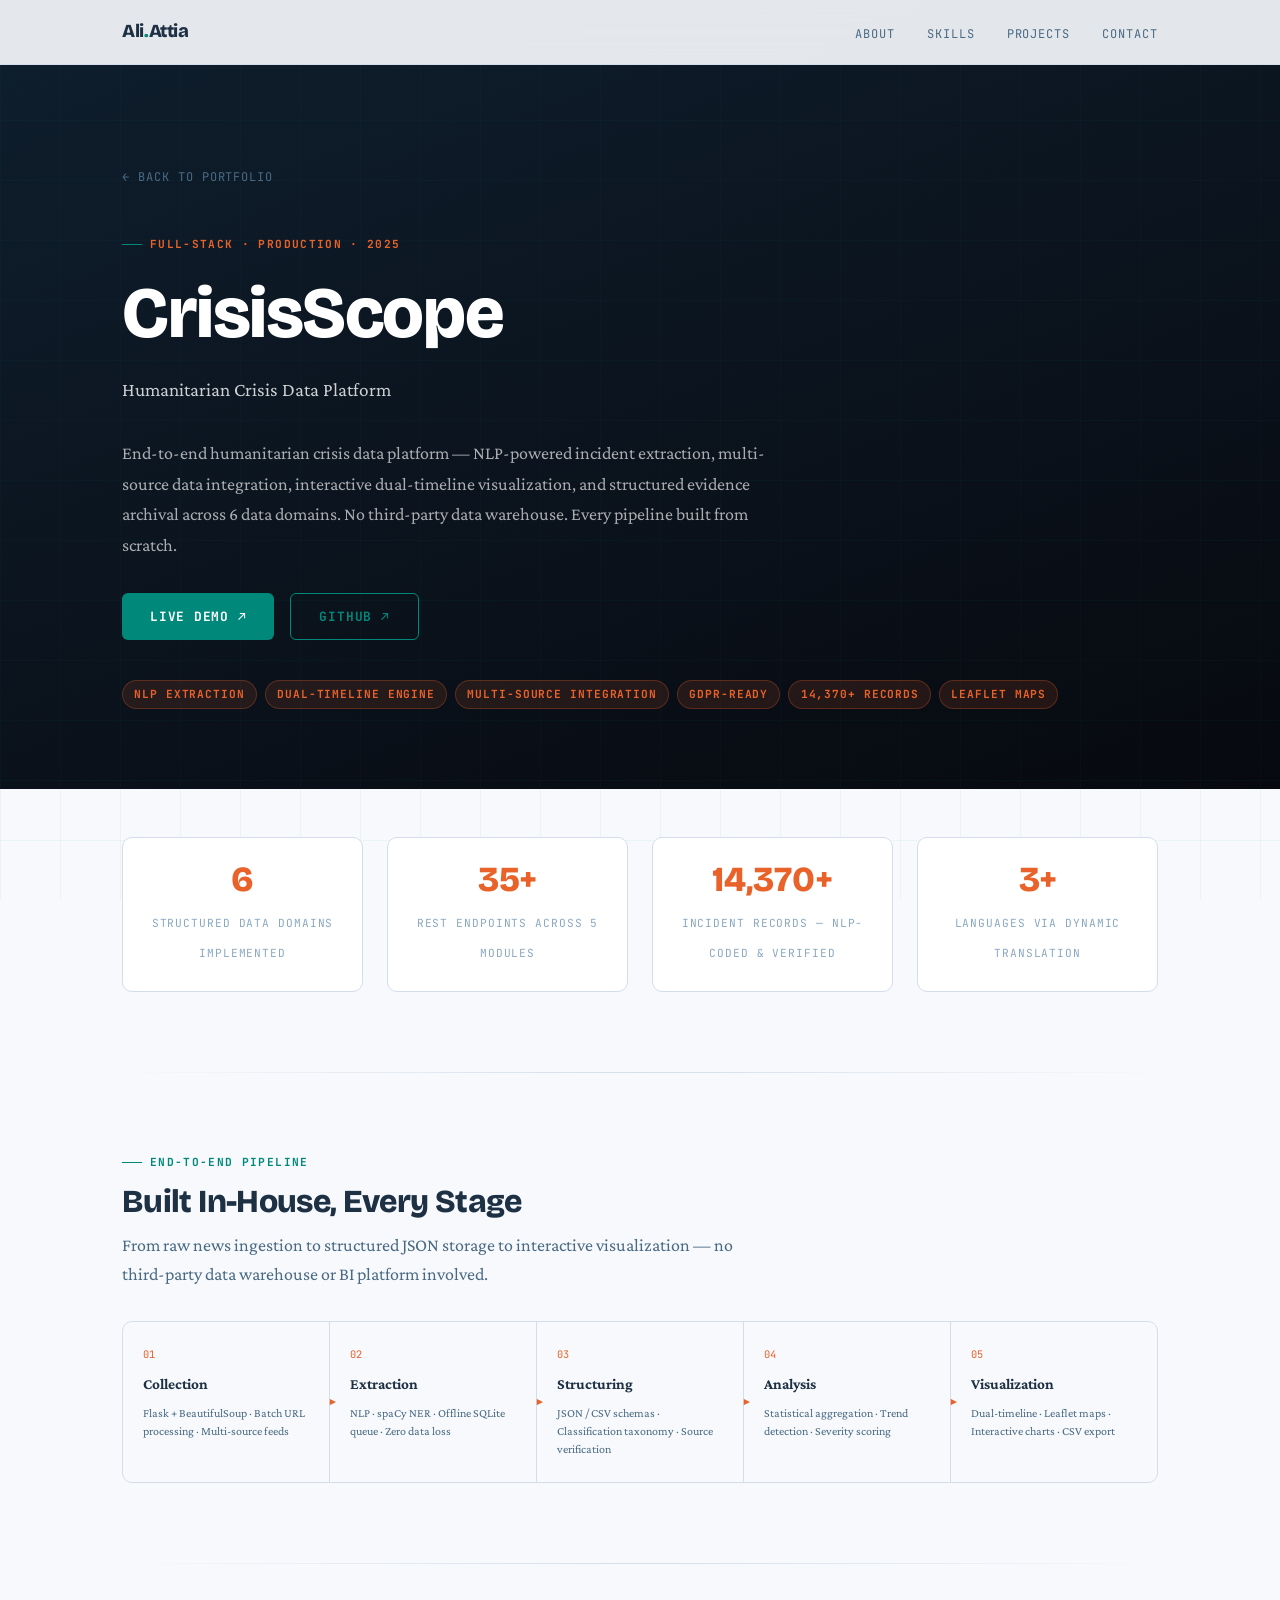
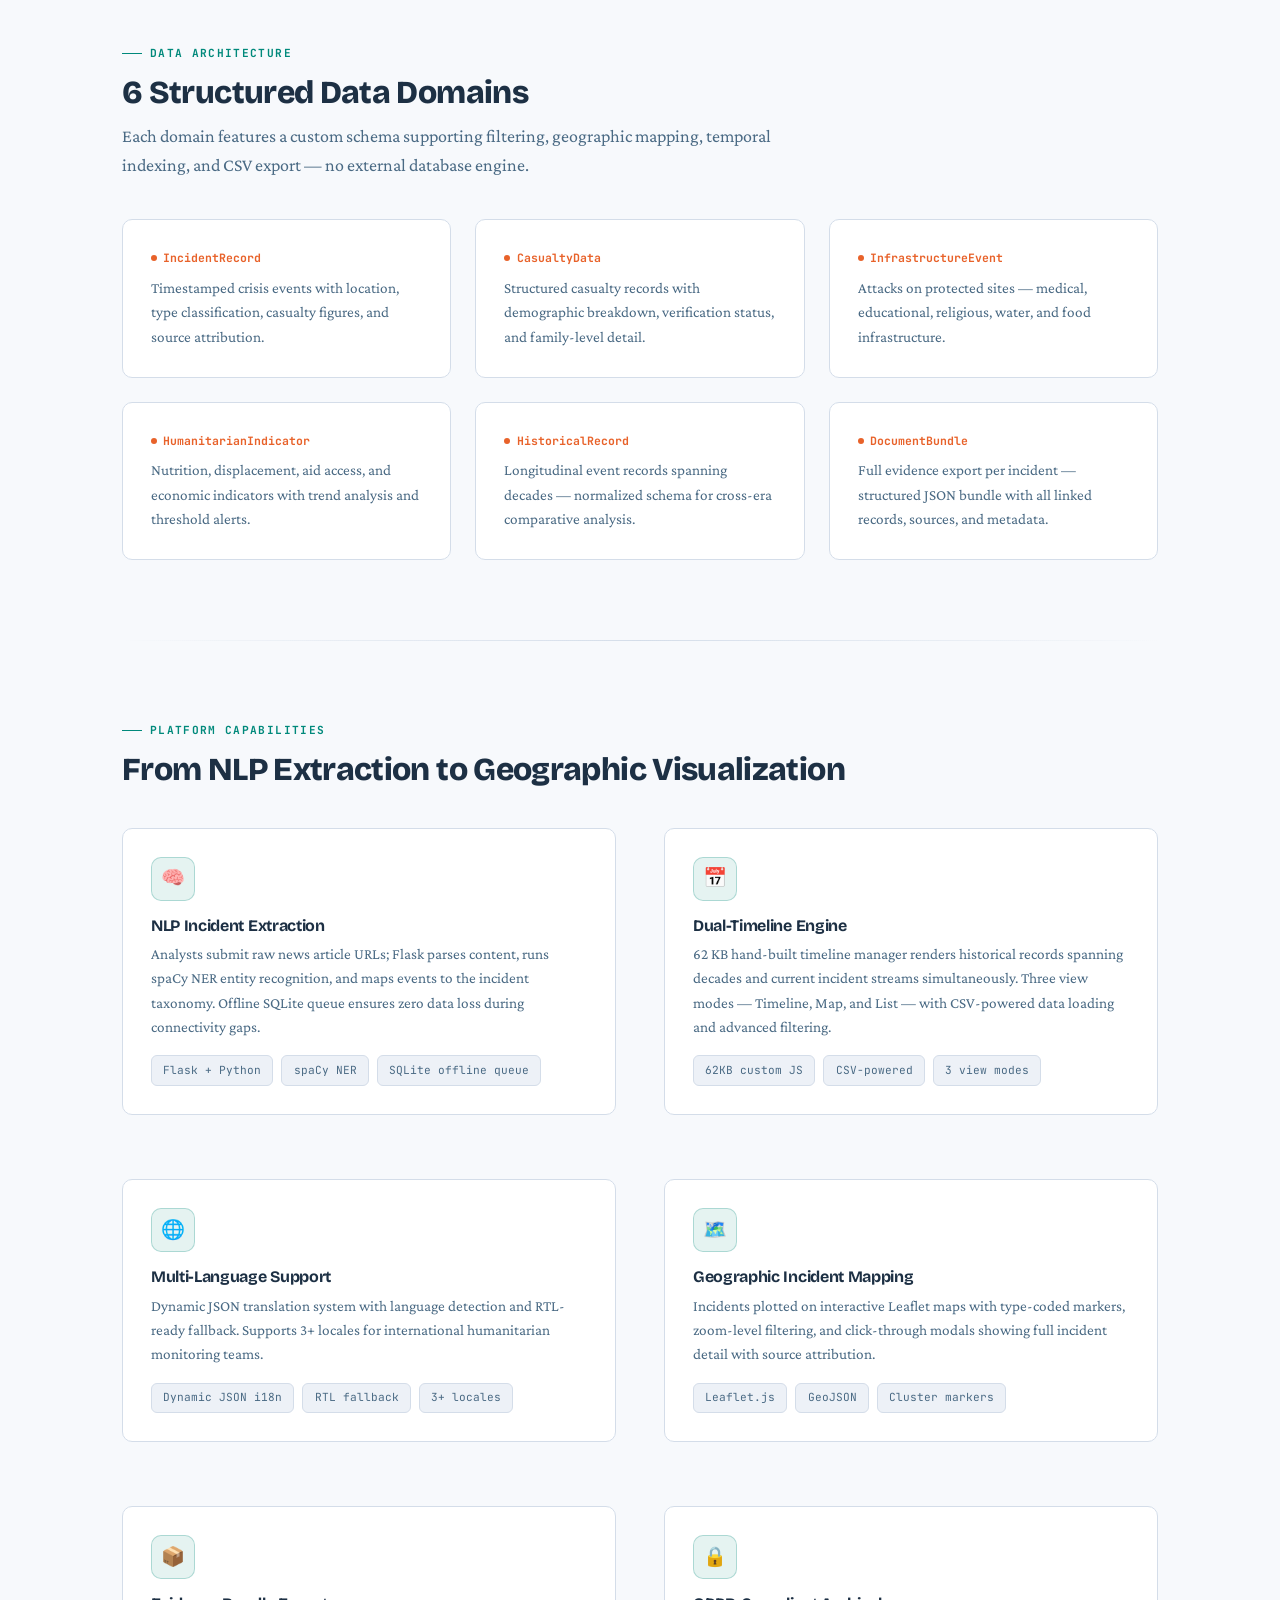
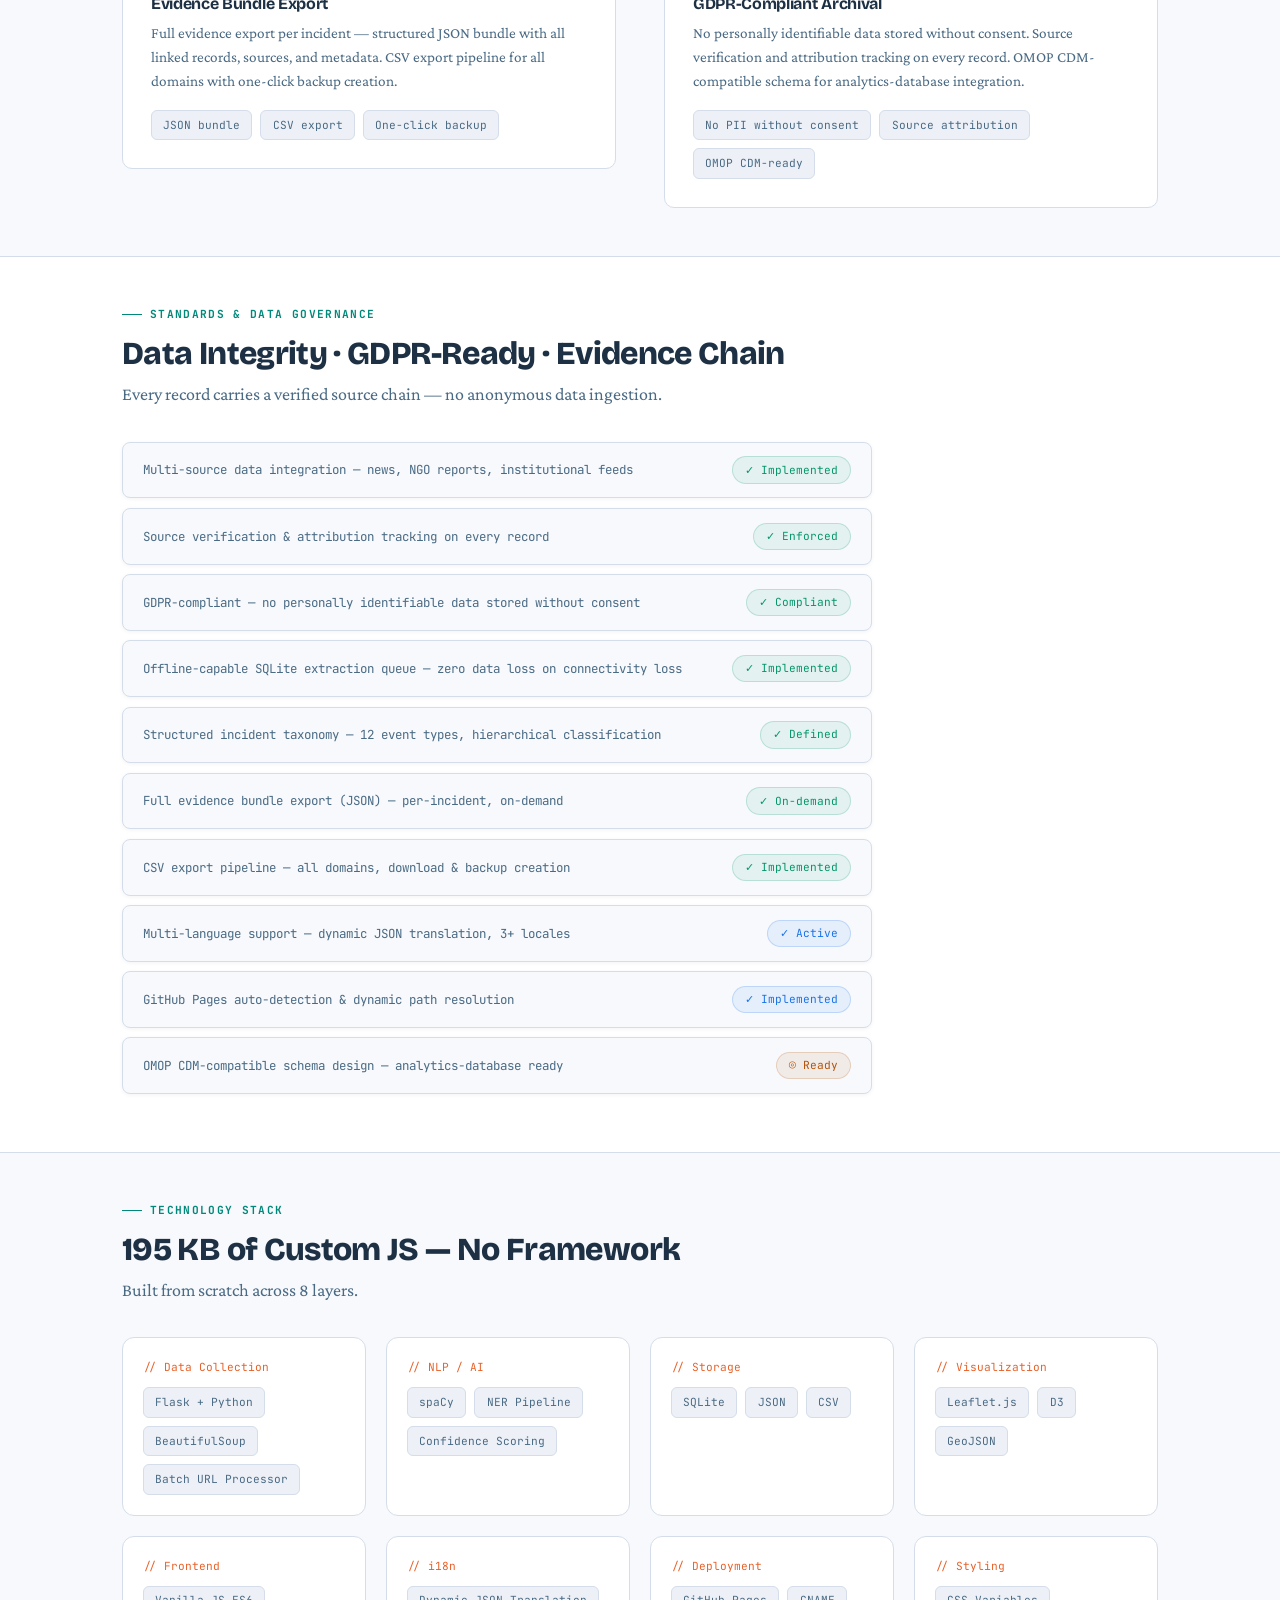
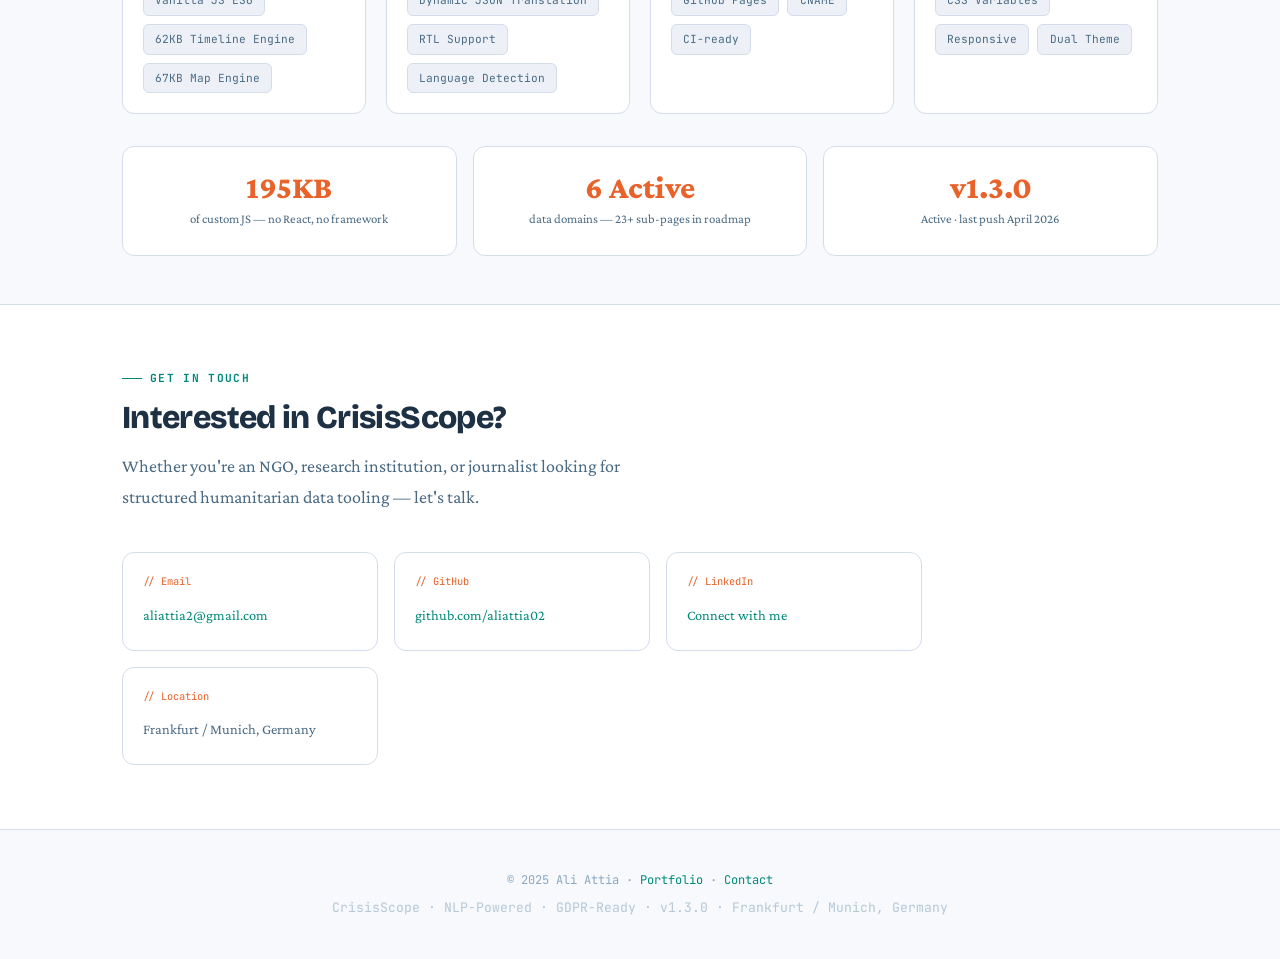
==== crisis.html @ 186fe842 "Add files via upload" ====
<!DOCTYPE html>
<html lang="en">
<head>
  <meta charset="UTF-8" />
  <meta name="viewport" content="width=device-width, initial-scale=1.0" />
  <title>CrisisScope — Humanitarian Crisis Data Platform · Ali Attia</title>
  <meta name="description" content="NLP-powered humanitarian crisis data platform. End-to-end incident extraction, dual-timeline visualization, Leaflet maps, and structured evidence archival across 6 data domains." />
  <link rel="stylesheet" href="style.css" />
  <style>
    /* ── CrisisScope accent colour ── */
    :root { --crisis: #e8622a; --crisis-dim: rgba(232,98,42,.12); --crisis-border: rgba(232,98,42,.28); }

    .proj-hero { background: linear-gradient(160deg, #0f1f2e 0%, #07090f 100%); }

    /* pipeline strip */
    .pipeline-grid {
      display: flex;
      border: 1px solid var(--border);
      border-radius: 10px;
      overflow: hidden;
    }
    .pipeline-step {
      flex: 1;
      padding: 1.5rem 1.25rem;
      border-right: 1px solid var(--border);
      position: relative;
    }
    .pipeline-step:last-child { border-right: none; }
    .pipeline-num {
      font-family: var(--font-mono);
      font-size: .65rem;
      color: var(--crisis);
      margin-bottom: .5rem;
    }
    .pipeline-title {
      font-size: .95rem;
      font-weight: 700;
      margin: 0 0 .4rem;
    }
    .pipeline-sub {
      font-size: .75rem;
      color: var(--text-2);
      line-height: 1.5;
    }
    .pipeline-arrow {
      position: absolute;
      right: -9px;
      top: 50%;
      transform: translateY(-50%);
      color: var(--crisis);
      font-size: .65rem;
      z-index: 2;
    }

    /* compliance rows */
    .compliance-row {
      display: flex;
      align-items: center;
      justify-content: space-between;
      padding: .85rem 1.25rem;
      background: var(--bg);
      border: 1px solid var(--border);
      border-radius: 8px;
      margin-bottom: .6rem;
      box-shadow: 0 1px 4px rgba(0,0,0,.05);
    }
    .compliance-label {
      font-family: var(--font-mono);
      font-size: .78rem;
      color: var(--text-2);
    }
    .badge-green  { color:#059669; background:rgba(5,150,105,.08);  border:1px solid rgba(5,150,105,.2); }
    .badge-blue   { color:#1a73e8; background:rgba(26,115,232,.08); border:1px solid rgba(26,115,232,.2); }
    .badge-amber  { color:#b45309; background:rgba(180,83,9,.08);   border:1px solid rgba(180,83,9,.2);  }
    .compliance-badge {
      font-family: var(--font-mono);
      font-size: .7rem;
      padding: .2rem .75rem;
      border-radius: 99px;
      white-space: nowrap;
      margin-left: 1rem;
      flex-shrink: 0;
    }

    /* tech highlight trio */
    .tech-trio {
      display: grid;
      grid-template-columns: repeat(3,1fr);
      gap: 1rem;
      margin-top: 2rem;
    }
    .tech-trio-card {
      text-align: center;
      padding: 1.5rem 1rem;
    }
    .tech-trio-num {
      font-size: 2rem;
      font-weight: 800;
      line-height: 1;
      margin-bottom: .35rem;
    }
    .tech-trio-label { font-size: .8rem; color: var(--text-2); }

    /* domain tag pill */
    .domain-tag {
      font-family: var(--font-mono);
      font-size: .72rem;
      font-weight: 700;
      color: var(--crisis);
      display: flex;
      align-items: center;
      gap: .4rem;
      margin-bottom: .5rem;
    }
    .domain-dot {
      width: 6px; height: 6px;
      border-radius: 50%;
      background: var(--crisis);
      flex-shrink: 0;
    }

    @media (max-width: 768px) {
      .pipeline-grid { flex-direction: column; }
      .pipeline-step { border-right: none; border-bottom: 1px solid var(--border); }
      .pipeline-step:last-child { border-bottom: none; }
      .pipeline-arrow { display: none; }
      .tech-trio { grid-template-columns: 1fr; }
    }
  </style>
</head>
<body>

  <nav>
    <div class="nav-inner">
      <a href="index.html" class="nav-logo">Ali<span>.</span>Attia</a>
      <ul class="nav-links">
        <li><a href="index.html#about">About</a></li>
        <li><a href="index.html#skills">Skills</a></li>
        <li><a href="index.html#projects">Projects</a></li>
        <li><a href="index.html#contact">Contact</a></li>
      </ul>
    </div>
  </nav>

  <!-- ── HERO ── -->
  <section class="proj-hero">
    <div class="container">
      <a href="index.html" class="back-link">← Back to Portfolio</a>

      <div class="label" style="margin-bottom:1.25rem; color:var(--crisis);">
        Full-Stack · Production · 2025
      </div>
      <h1 class="fade-up" style="color:#fff;">CrisisScope</h1>
      <p class="lead fade-up-2" style="color:rgba(255,255,255,.8);">
        Humanitarian Crisis Data Platform
      </p>
      <p class="fade-up-3" style="color:rgba(255,255,255,.65); max-width:680px; line-height:1.7; margin-bottom:2rem;">
        End-to-end humanitarian crisis data platform — NLP-powered incident extraction,
        multi-source data integration, interactive dual-timeline visualization, and structured
        evidence archival across 6 data domains. No third-party data warehouse. Every pipeline
        built from scratch.
      </p>

      <div class="proj-links fade-up-4">
        <a href="#" class="btn btn-primary">Live Demo ↗</a>
        <a href="https://github.com/aliattia2" target="_blank" rel="noopener" class="btn btn-outline">GitHub ↗</a>
      </div>

      <div class="chips fade-up-4" style="margin-top:1.5rem;">
        <span class="tag" style="background:var(--crisis-dim); color:var(--crisis); border:1px solid var(--crisis-border);">NLP Extraction</span>
        <span class="tag" style="background:var(--crisis-dim); color:var(--crisis); border:1px solid var(--crisis-border);">Dual-Timeline Engine</span>
        <span class="tag" style="background:var(--crisis-dim); color:var(--crisis); border:1px solid var(--crisis-border);">Multi-source Integration</span>
        <span class="tag" style="background:var(--crisis-dim); color:var(--crisis); border:1px solid var(--crisis-border);">GDPR-Ready</span>
        <span class="tag" style="background:var(--crisis-dim); color:var(--crisis); border:1px solid var(--crisis-border);">14,370+ Records</span>
        <span class="tag" style="background:var(--crisis-dim); color:var(--crisis); border:1px solid var(--crisis-border);">Leaflet Maps</span>
      </div>
    </div>
  </section>

  <!-- ── STATS ── -->
  <section style="padding:3rem 0;">
    <div class="container">
      <div class="stat-grid">
        <div class="stat-block">
          <span class="stat-num" style="color:var(--crisis);">6</span>
          <span class="stat-label">Structured Data Domains Implemented</span>
        </div>
        <div class="stat-block">
          <span class="stat-num" style="color:var(--crisis);">35+</span>
          <span class="stat-label">REST Endpoints Across 5 Modules</span>
        </div>
        <div class="stat-block">
          <span class="stat-num" style="color:var(--crisis);">14,370+</span>
          <span class="stat-label">Incident Records — NLP-Coded &amp; Verified</span>
        </div>
        <div class="stat-block">
          <span class="stat-num" style="color:var(--crisis);">3+</span>
          <span class="stat-label">Languages via Dynamic Translation</span>
        </div>
      </div>
    </div>
  </section>

  <div class="container"><div class="divider"></div></div>

  <!-- ── DATA PIPELINE ── -->
  <section style="padding:3rem 0;">
    <div class="container">
      <div class="label" style="margin-bottom:.75rem;">End-to-End Pipeline</div>
      <h2 style="font-size:2rem; margin-bottom:.75rem;">Built In-House, Every Stage</h2>
      <p style="color:var(--text-2); margin-bottom:2rem; max-width:620px; line-height:1.6;">
        From raw news ingestion to structured JSON storage to interactive visualization —
        no third-party data warehouse or BI platform involved.
      </p>

      <div class="pipeline-grid">
        <div class="pipeline-step">
          <div class="pipeline-num">01</div>
          <div class="pipeline-title">Collection</div>
          <p class="pipeline-sub">Flask + BeautifulSoup · Batch URL processing · Multi-source feeds</p>
          <div class="pipeline-arrow">&#9658;</div>
        </div>
        <div class="pipeline-step">
          <div class="pipeline-num">02</div>
          <div class="pipeline-title">Extraction</div>
          <p class="pipeline-sub">NLP · spaCy NER · Offline SQLite queue · Zero data loss</p>
          <div class="pipeline-arrow">&#9658;</div>
        </div>
        <div class="pipeline-step">
          <div class="pipeline-num">03</div>
          <div class="pipeline-title">Structuring</div>
          <p class="pipeline-sub">JSON / CSV schemas · Classification taxonomy · Source verification</p>
          <div class="pipeline-arrow">&#9658;</div>
        </div>
        <div class="pipeline-step">
          <div class="pipeline-num">04</div>
          <div class="pipeline-title">Analysis</div>
          <p class="pipeline-sub">Statistical aggregation · Trend detection · Severity scoring</p>
          <div class="pipeline-arrow">&#9658;</div>
        </div>
        <div class="pipeline-step">
          <div class="pipeline-num">05</div>
          <div class="pipeline-title">Visualization</div>
          <p class="pipeline-sub">Dual-timeline · Leaflet maps · Interactive charts · CSV export</p>
        </div>
      </div>
    </div>
  </section>

  <div class="container"><div class="divider"></div></div>

  <!-- ── 6 DATA DOMAINS ── -->
  <section style="padding:3rem 0;">
    <div class="container">
      <div class="label" style="margin-bottom:.75rem;">Data Architecture</div>
      <h2 style="font-size:2rem; margin-bottom:.75rem;">6 Structured Data Domains</h2>
      <p style="color:var(--text-2); margin-bottom:2.5rem; max-width:660px; line-height:1.6;">
        Each domain features a custom schema supporting filtering, geographic mapping,
        temporal indexing, and CSV export — no external database engine.
      </p>

      <div class="feature-grid">
        <div class="feature-card">
          <div class="domain-tag"><div class="domain-dot"></div> IncidentRecord</div>
          <p>Timestamped crisis events with location, type classification, casualty figures, and source attribution.</p>
        </div>
        <div class="feature-card">
          <div class="domain-tag"><div class="domain-dot"></div> CasualtyData</div>
          <p>Structured casualty records with demographic breakdown, verification status, and family-level detail.</p>
        </div>
        <div class="feature-card">
          <div class="domain-tag"><div class="domain-dot"></div> InfrastructureEvent</div>
          <p>Attacks on protected sites — medical, educational, religious, water, and food infrastructure.</p>
        </div>
        <div class="feature-card">
          <div class="domain-tag"><div class="domain-dot"></div> HumanitarianIndicator</div>
          <p>Nutrition, displacement, aid access, and economic indicators with trend analysis and threshold alerts.</p>
        </div>
        <div class="feature-card">
          <div class="domain-tag"><div class="domain-dot"></div> HistoricalRecord</div>
          <p>Longitudinal event records spanning decades — normalized schema for cross-era comparative analysis.</p>
        </div>
        <div class="feature-card">
          <div class="domain-tag"><div class="domain-dot"></div> DocumentBundle</div>
          <p>Full evidence export per incident — structured JSON bundle with all linked records, sources, and metadata.</p>
        </div>
      </div>
    </div>
  </section>

  <div class="container"><div class="divider"></div></div>

  <!-- ── PLATFORM CAPABILITIES ── -->
  <section style="padding:3rem 0;">
    <div class="container">
      <div class="label" style="margin-bottom:.75rem;">Platform Capabilities</div>
      <h2 style="font-size:2rem; margin-bottom:2.5rem;">From NLP Extraction to Geographic Visualization</h2>

      <!-- NLP + Timeline side-by-side -->
      <div class="two-col" style="gap:3rem; margin-bottom:4rem; align-items:flex-start;">
        <div class="feature-card" style="flex:1;">
          <div class="feature-icon">🧠</div>
          <h4>NLP Incident Extraction</h4>
          <p>Analysts submit raw news article URLs; Flask parses content, runs spaCy NER entity recognition, and maps events to the incident taxonomy. Offline SQLite queue ensures zero data loss during connectivity gaps.</p>
          <div class="chips" style="margin-top:1rem;">
            <span class="chip">Flask + Python</span>
            <span class="chip">spaCy NER</span>
            <span class="chip">SQLite offline queue</span>
          </div>
        </div>
        <div class="feature-card" style="flex:1;">
          <div class="feature-icon">📅</div>
          <h4>Dual-Timeline Engine</h4>
          <p>62 KB hand-built timeline manager renders historical records spanning decades and current incident streams simultaneously. Three view modes — Timeline, Map, and List — with CSV-powered data loading and advanced filtering.</p>
          <div class="chips" style="margin-top:1rem;">
            <span class="chip">62KB custom JS</span>
            <span class="chip">CSV-powered</span>
            <span class="chip">3 view modes</span>
          </div>
        </div>
      </div>

      <!-- Maps + i18n side-by-side -->
      <div class="two-col reverse" style="gap:3rem; margin-bottom:4rem; align-items:flex-start;">
        <div class="feature-card" style="flex:1;">
          <div class="feature-icon">🗺️</div>
          <h4>Geographic Incident Mapping</h4>
          <p>Incidents plotted on interactive Leaflet maps with type-coded markers, zoom-level filtering, and click-through modals showing full incident detail with source attribution.</p>
          <div class="chips" style="margin-top:1rem;">
            <span class="chip">Leaflet.js</span>
            <span class="chip">GeoJSON</span>
            <span class="chip">Cluster markers</span>
          </div>
        </div>
        <div class="feature-card" style="flex:1;">
          <div class="feature-icon">🌐</div>
          <h4>Multi-Language Support</h4>
          <p>Dynamic JSON translation system with language detection and RTL-ready fallback. Supports 3+ locales for international humanitarian monitoring teams.</p>
          <div class="chips" style="margin-top:1rem;">
            <span class="chip">Dynamic JSON i18n</span>
            <span class="chip">RTL fallback</span>
            <span class="chip">3+ locales</span>
          </div>
        </div>
      </div>

      <!-- Export + GDPR side-by-side -->
      <div class="two-col" style="gap:3rem; align-items:flex-start;">
        <div class="feature-card" style="flex:1;">
          <div class="feature-icon">📦</div>
          <h4>Evidence Bundle Export</h4>
          <p>Full evidence export per incident — structured JSON bundle with all linked records, sources, and metadata. CSV export pipeline for all domains with one-click backup creation.</p>
          <div class="chips" style="margin-top:1rem;">
            <span class="chip">JSON bundle</span>
            <span class="chip">CSV export</span>
            <span class="chip">One-click backup</span>
          </div>
        </div>
        <div class="feature-card" style="flex:1;">
          <div class="feature-icon">🔒</div>
          <h4>GDPR-Compliant Archival</h4>
          <p>No personally identifiable data stored without consent. Source verification and attribution tracking on every record. OMOP CDM-compatible schema for analytics-database integration.</p>
          <div class="chips" style="margin-top:1rem;">
            <span class="chip">No PII without consent</span>
            <span class="chip">Source attribution</span>
            <span class="chip">OMOP CDM-ready</span>
          </div>
        </div>
      </div>
    </div>
  </section>

  <!-- ── STANDARDS & COMPLIANCE ── -->
  <section style="background:var(--bg-2); border-top:1px solid var(--border); border-bottom:1px solid var(--border); padding:3rem 0;">
    <div class="container">
      <div class="label" style="margin-bottom:.75rem;">Standards &amp; Data Governance</div>
      <h2 style="font-size:2rem; margin-bottom:.5rem;">Data Integrity · GDPR-Ready · Evidence Chain</h2>
      <p style="color:var(--text-2); margin-bottom:2rem;">Every record carries a verified source chain — no anonymous data ingestion.</p>

      <div style="max-width:750px;">
        <div class="compliance-row">
          <span class="compliance-label">Multi-source data integration — news, NGO reports, institutional feeds</span>
          <span class="compliance-badge badge-green">✓ Implemented</span>
        </div>
        <div class="compliance-row">
          <span class="compliance-label">Source verification &amp; attribution tracking on every record</span>
          <span class="compliance-badge badge-green">✓ Enforced</span>
        </div>
        <div class="compliance-row">
          <span class="compliance-label">GDPR-compliant — no personally identifiable data stored without consent</span>
          <span class="compliance-badge badge-green">✓ Compliant</span>
        </div>
        <div class="compliance-row">
          <span class="compliance-label">Offline-capable SQLite extraction queue — zero data loss on connectivity loss</span>
          <span class="compliance-badge badge-green">✓ Implemented</span>
        </div>
        <div class="compliance-row">
          <span class="compliance-label">Structured incident taxonomy — 12 event types, hierarchical classification</span>
          <span class="compliance-badge badge-green">✓ Defined</span>
        </div>
        <div class="compliance-row">
          <span class="compliance-label">Full evidence bundle export (JSON) — per-incident, on-demand</span>
          <span class="compliance-badge badge-green">✓ On-demand</span>
        </div>
        <div class="compliance-row">
          <span class="compliance-label">CSV export pipeline — all domains, download &amp; backup creation</span>
          <span class="compliance-badge badge-green">✓ Implemented</span>
        </div>
        <div class="compliance-row">
          <span class="compliance-label">Multi-language support — dynamic JSON translation, 3+ locales</span>
          <span class="compliance-badge badge-blue">✓ Active</span>
        </div>
        <div class="compliance-row">
          <span class="compliance-label">GitHub Pages auto-detection &amp; dynamic path resolution</span>
          <span class="compliance-badge badge-blue">✓ Implemented</span>
        </div>
        <div class="compliance-row">
          <span class="compliance-label">OMOP CDM-compatible schema design — analytics-database ready</span>
          <span class="compliance-badge badge-amber">◎ Ready</span>
        </div>
      </div>
    </div>
  </section>

  <!-- ── TECH STACK ── -->
  <section style="padding:3rem 0;">
    <div class="container">
      <div class="label" style="margin-bottom:.75rem;">Technology Stack</div>
      <h2 style="font-size:2rem; margin-bottom:.5rem;">195 KB of Custom JS — No Framework</h2>
      <p style="color:var(--text-2); margin-bottom:2rem;">Built from scratch across 8 layers.</p>

      <div style="display:grid; grid-template-columns:repeat(auto-fit,minmax(220px,1fr)); gap:1.25rem;">
        <div class="card" style="padding:1.25rem;">
          <div style="font-family:var(--font-mono); font-size:.7rem; color:var(--crisis); margin-bottom:.6rem;">// Data Collection</div>
          <div class="chips"><span class="chip">Flask + Python</span><span class="chip">BeautifulSoup</span><span class="chip">Batch URL Processor</span></div>
        </div>
        <div class="card" style="padding:1.25rem;">
          <div style="font-family:var(--font-mono); font-size:.7rem; color:var(--crisis); margin-bottom:.6rem;">// NLP / AI</div>
          <div class="chips"><span class="chip">spaCy</span><span class="chip">NER Pipeline</span><span class="chip">Confidence Scoring</span></div>
        </div>
        <div class="card" style="padding:1.25rem;">
          <div style="font-family:var(--font-mono); font-size:.7rem; color:var(--crisis); margin-bottom:.6rem;">// Storage</div>
          <div class="chips"><span class="chip">SQLite</span><span class="chip">JSON</span><span class="chip">CSV</span></div>
        </div>
        <div class="card" style="padding:1.25rem;">
          <div style="font-family:var(--font-mono); font-size:.7rem; color:var(--crisis); margin-bottom:.6rem;">// Visualization</div>
          <div class="chips"><span class="chip">Leaflet.js</span><span class="chip">D3</span><span class="chip">GeoJSON</span></div>
        </div>
        <div class="card" style="padding:1.25rem;">
          <div style="font-family:var(--font-mono); font-size:.7rem; color:var(--crisis); margin-bottom:.6rem;">// Frontend</div>
          <div class="chips"><span class="chip">Vanilla JS ES6</span><span class="chip">62KB Timeline Engine</span><span class="chip">67KB Map Engine</span></div>
        </div>
        <div class="card" style="padding:1.25rem;">
          <div style="font-family:var(--font-mono); font-size:.7rem; color:var(--crisis); margin-bottom:.6rem;">// i18n</div>
          <div class="chips"><span class="chip">Dynamic JSON Translation</span><span class="chip">RTL Support</span><span class="chip">Language Detection</span></div>
        </div>
        <div class="card" style="padding:1.25rem;">
          <div style="font-family:var(--font-mono); font-size:.7rem; color:var(--crisis); margin-bottom:.6rem;">// Deployment</div>
          <div class="chips"><span class="chip">GitHub Pages</span><span class="chip">CNAME</span><span class="chip">CI-ready</span></div>
        </div>
        <div class="card" style="padding:1.25rem;">
          <div style="font-family:var(--font-mono); font-size:.7rem; color:var(--crisis); margin-bottom:.6rem;">// Styling</div>
          <div class="chips"><span class="chip">CSS Variables</span><span class="chip">Responsive</span><span class="chip">Dual Theme</span></div>
        </div>
      </div>

      <!-- trio highlights -->
      <div class="tech-trio">
        <div class="card tech-trio-card">
          <div class="tech-trio-num" style="color:var(--crisis);">195KB</div>
          <div class="tech-trio-label">of custom JS — no React, no framework</div>
        </div>
        <div class="card tech-trio-card">
          <div class="tech-trio-num" style="color:var(--crisis);">6 Active</div>
          <div class="tech-trio-label">data domains — 23+ sub-pages in roadmap</div>
        </div>
        <div class="card tech-trio-card">
          <div class="tech-trio-num" style="color:var(--crisis);">v1.3.0</div>
          <div class="tech-trio-label">Active · last push April 2026</div>
        </div>
      </div>
    </div>
  </section>

  <!-- ── CONTACT ── -->
  <section style="background:var(--bg-2); border-top:1px solid var(--border); padding:4rem 0;">
    <div class="container">
      <div class="label" style="margin-bottom:.75rem;">Get in Touch</div>
      <h2 style="font-size:2rem; margin-bottom:1rem;">Interested in CrisisScope?</h2>
      <p style="color:var(--text-2); max-width:560px; line-height:1.7; margin-bottom:2.5rem;">
        Whether you're an NGO, research institution, or journalist looking for structured
        humanitarian data tooling — let's talk.
      </p>

      <div style="display:grid; grid-template-columns:repeat(auto-fit,minmax(200px,1fr)); gap:1rem; max-width:800px;">
        <div class="card" style="padding:1.25rem;">
          <div style="font-family:var(--font-mono); font-size:.65rem; color:var(--crisis); margin-bottom:.5rem;">// Email</div>
          <a href="mailto:aliattia2@gmail.com" style="font-size:.9rem;">aliattia2@gmail.com</a>
        </div>
        <div class="card" style="padding:1.25rem;">
          <div style="font-family:var(--font-mono); font-size:.65rem; color:var(--crisis); margin-bottom:.5rem;">// GitHub</div>
          <a href="https://github.com/aliattia02" target="_blank" rel="noopener" style="font-size:.9rem;">github.com/aliattia02</a>
        </div>
        <div class="card" style="padding:1.25rem;">
          <div style="font-family:var(--font-mono); font-size:.65rem; color:var(--crisis); margin-bottom:.5rem;">// LinkedIn</div>
          <a href="https://www.linkedin.com/in/ali-attia-74748bb4/" target="_blank" rel="noopener" style="font-size:.9rem;">Connect with me</a>
        </div>
        <div class="card" style="padding:1.25rem;">
          <div style="font-family:var(--font-mono); font-size:.65rem; color:var(--crisis); margin-bottom:.5rem;">// Location</div>
          <span style="font-size:.9rem; color:var(--text-2);">Frankfurt / Munich, Germany</span>
        </div>
      </div>
    </div>
  </section>

  <footer>
    <div class="container">
      <p>© 2025 Ali Attia · <a href="index.html">Portfolio</a> · <a href="mailto:aliattia2@gmail.com">Contact</a></p>
      <p style="margin-top:.4rem; font-size:.82rem; opacity:.6;">CrisisScope · NLP-Powered · GDPR-Ready · v1.3.0 · Frankfurt / Munich, Germany</p>
    </div>
  </footer>

</body>
</html>
---- style.css ----
/* ===========================
   ALI ATTIA — PORTFOLIO STYLES
   =========================== */

@import url('https://fonts.googleapis.com/css2?family=Bricolage+Grotesque:opsz,wght@12..96,300;12..96,400;12..96,500;12..96,700;12..96,800&family=Crimson+Pro:ital,wght@0,300;0,400;0,600;1,300;1,400&family=JetBrains+Mono:wght@400;500;700&display=swap');

/* ── Variables ──────────────────────────────────────── */
:root {
  --bg:         #f7f9fc;
  --bg-2:       #ffffff;
  --bg-3:       #edf1f7;
  --border:     #d4dde9;
  --border-2:   #b0c1d4;
  --teal:       #00897b;
  --teal-dim:   #006b60;
  --blue:       #2563eb;
  --amber:      #d97706;
  --red:        #dc2626;
  --text:       #1d3044;
  --text-2:     #4a6a84;
  --text-3:     #8aa8c0;
  --white:      #1d3044;
  --font-head:  'Bricolage Grotesque', sans-serif;
  --font-body:  'Crimson Pro', serif;
  --font-mono:  'JetBrains Mono', monospace;
  --radius:     6px;
  --glow:       0 0 30px rgba(0, 137, 123, 0.15);
  --glow-blue:  0 0 30px rgba(37, 99, 235, 0.15);
}

/* ── Reset & Base ──────────────────────────────────── */
*, *::before, *::after { box-sizing: border-box; margin: 0; padding: 0; }

html { scroll-behavior: smooth; }

body {
  background: var(--bg);
  color: var(--text);
  font-family: var(--font-body);
  font-size: 18px;
  line-height: 1.7;
  min-height: 100vh;
  overflow-x: hidden;
}

a { color: var(--teal); text-decoration: none; transition: color .2s; }
a:hover { color: var(--white); }

img { max-width: 100%; display: block; }

/* ── Grid Background ───────────────────────────────── */
body::before {
  content: '';
  position: fixed;
  inset: 0;
  background-image:
    linear-gradient(rgba(0,137,123,.05) 1px, transparent 1px),
    linear-gradient(90deg, rgba(0,137,123,.05) 1px, transparent 1px);
  background-size: 60px 60px;
  pointer-events: none;
  z-index: 0;
}

/* ── Layout ────────────────────────────────────────── */
.container {
  max-width: 1100px;
  margin: 0 auto;
  padding: 0 2rem;
  position: relative;
  z-index: 1;
}

section { padding: 5rem 0; }

/* ── NAV ───────────────────────────────────────────── */
nav {
  position: fixed;
  top: 0; left: 0; right: 0;
  z-index: 100;
  background: rgba(247, 249, 252, .92);
  backdrop-filter: blur(16px);
  border-bottom: 1px solid var(--border);
}

.nav-inner {
  max-width: 1100px;
  margin: 0 auto;
  padding: 0 2rem;
  height: 64px;
  display: flex;
  align-items: center;
  justify-content: space-between;
}

.nav-logo {
  font-family: var(--font-head);
  font-weight: 800;
  font-size: 1.15rem;
  color: var(--white);
  letter-spacing: -.02em;
}

.nav-logo span { color: var(--teal); }

.nav-links {
  display: flex;
  gap: 2rem;
  list-style: none;
}

.nav-links a {
  font-family: var(--font-mono);
  font-size: .75rem;
  color: var(--text-2);
  letter-spacing: .08em;
  text-transform: uppercase;
  transition: color .2s;
}

.nav-links a:hover { color: var(--teal); }

/* ── Utility Classes ───────────────────────────────── */
.tag {
  display: inline-flex;
  align-items: center;
  gap: .35rem;
  font-family: var(--font-mono);
  font-size: .7rem;
  font-weight: 700;
  letter-spacing: .08em;
  text-transform: uppercase;
  padding: .25rem .7rem;
  border-radius: 99px;
  background: rgba(0,137,123,.1);
  border: 1px solid rgba(0,137,123,.3);
  color: var(--teal);
}

.tag.blue {
  background: rgba(37,99,235,.1);
  border-color: rgba(37,99,235,.3);
  color: var(--blue);
}

.tag.amber {
  background: rgba(217,119,6,.1);
  border-color: rgba(217,119,6,.3);
  color: var(--amber);
}

.label {
  font-family: var(--font-mono);
  font-size: .7rem;
  font-weight: 700;
  letter-spacing: .12em;
  text-transform: uppercase;
  color: var(--teal);
  display: flex;
  align-items: center;
  gap: .5rem;
}

.label::before {
  content: '';
  display: inline-block;
  width: 20px;
  height: 1px;
  background: var(--teal);
}

h1, h2, h3, h4 {
  font-family: var(--font-head);
  font-weight: 800;
  line-height: 1.1;
  color: var(--white);
  letter-spacing: -.02em;
}

.card {
  background: var(--bg-2);
  border: 1px solid var(--border);
  border-radius: 12px;
  padding: 2rem;
  transition: border-color .3s, transform .3s, box-shadow .3s;
}

.card:hover {
  border-color: var(--border-2);
  transform: translateY(-4px);
  box-shadow: var(--glow);
}

.divider {
  width: 100%;
  height: 1px;
  background: linear-gradient(90deg, transparent, var(--border), transparent);
  margin: 2rem 0;
}

/* ── Buttons ───────────────────────────────────────── */
.btn {
  display: inline-flex;
  align-items: center;
  gap: .5rem;
  padding: .75rem 1.75rem;
  border-radius: var(--radius);
  font-family: var(--font-mono);
  font-size: .8rem;
  font-weight: 700;
  letter-spacing: .06em;
  text-transform: uppercase;
  cursor: pointer;
  border: none;
  transition: all .25s;
}

.btn-primary {
  background: var(--teal);
  color: #ffffff;
}

.btn-primary:hover {
  background: #00a896;
  color: #ffffff;
  box-shadow: 0 0 20px rgba(0,137,123,.35);
  transform: translateY(-2px);
}

.btn-outline {
  background: transparent;
  color: var(--teal);
  border: 1px solid var(--teal);
}

.btn-outline:hover {
  background: rgba(0,137,123,.08);
  color: var(--teal);
  box-shadow: 0 0 20px rgba(0,137,123,.2);
  transform: translateY(-2px);
}

.btn-ghost {
  background: transparent;
  color: var(--text-2);
  border: 1px solid var(--border);
}

.btn-ghost:hover {
  background: var(--bg-3);
  color: var(--text);
  border-color: var(--border-2);
  transform: translateY(-2px);
}

/* ── Skill Chips ───────────────────────────────────── */
.chips {
  display: flex;
  flex-wrap: wrap;
  gap: .5rem;
}

.chip {
  font-family: var(--font-mono);
  font-size: .7rem;
  padding: .3rem .7rem;
  border-radius: var(--radius);
  background: var(--bg-3);
  border: 1px solid var(--border);
  color: var(--text-2);
  transition: all .2s;
}

.chip:hover {
  border-color: var(--teal);
  color: var(--teal);
}

/* ── Image Placeholder ─────────────────────────────── */
.img-placeholder {
  width: 100%;
  aspect-ratio: 16/9;
  background: var(--bg-3);
  border: 2px dashed var(--border-2);
  border-radius: 10px;
  display: flex;
  flex-direction: column;
  align-items: center;
  justify-content: center;
  gap: .75rem;
  color: var(--text-3);
  font-family: var(--font-mono);
  font-size: .75rem;
  text-align: center;
  padding: 1.5rem;
  position: relative;
  overflow: hidden;
}

.img-placeholder::before {
  content: '';
  position: absolute;
  inset: 0;
  background: linear-gradient(135deg, rgba(0,137,123,.04), rgba(37,99,235,.04));
}

.img-placeholder svg {
  width: 36px;
  height: 36px;
  opacity: .3;
  flex-shrink: 0;
}

.img-placeholder p {
  position: relative;
  z-index: 1;
}

/* ── Project Screenshots ──────────────────────────── */
.proj-screenshot {
  width: 100%;
  display: block;
  border-radius: 10px;
  border: 1px solid var(--border);
  object-fit: cover;
}

/* ── Stat Block ────────────────────────────────────── */
.stat-grid {
  display: grid;
  grid-template-columns: repeat(auto-fit, minmax(160px, 1fr));
  gap: 1.5rem;
}

.stat-block {
  text-align: center;
  padding: 1.5rem 1rem;
  background: var(--bg-2);
  border: 1px solid var(--border);
  border-radius: 10px;
}

.stat-num {
  font-family: var(--font-head);
  font-size: 2.2rem;
  font-weight: 800;
  color: var(--teal);
  display: block;
  line-height: 1;
  margin-bottom: .5rem;
}

.stat-label {
  font-family: var(--font-mono);
  font-size: .7rem;
  color: var(--text-3);
  letter-spacing: .08em;
  text-transform: uppercase;
}

/* ── Feature Grid ──────────────────────────────────── */
.feature-grid {
  display: grid;
  grid-template-columns: repeat(auto-fit, minmax(280px, 1fr));
  gap: 1.5rem;
}

.feature-card {
  background: var(--bg-2);
  border: 1px solid var(--border);
  border-radius: 10px;
  padding: 1.75rem;
  transition: all .3s;
}

.feature-card:hover {
  border-color: var(--teal-dim);
  box-shadow: var(--glow);
}

.feature-icon {
  width: 44px;
  height: 44px;
  background: rgba(0,137,123,.1);
  border: 1px solid rgba(0,137,123,.25);
  border-radius: 10px;
  display: flex;
  align-items: center;
  justify-content: center;
  margin-bottom: 1rem;
  font-size: 1.2rem;
}

.feature-card h4 {
  font-size: 1rem;
  font-weight: 700;
  margin-bottom: .5rem;
  color: var(--white);
}

.feature-card p {
  font-size: .95rem;
  color: var(--text-2);
  line-height: 1.6;
}

/* ── Two-col layout ────────────────────────────────── */
.two-col {
  display: grid;
  grid-template-columns: 1fr 1fr;
  gap: 3rem;
  align-items: center;
}

.two-col.reverse { direction: rtl; }
.two-col.reverse > * { direction: ltr; }

/* ── Footer ────────────────────────────────────────── */
footer {
  border-top: 1px solid var(--border);
  padding: 2.5rem 0;
  text-align: center;
}

footer p {
  font-family: var(--font-mono);
  font-size: .75rem;
  color: var(--text-3);
}

/* ── Back link ─────────────────────────────────────── */
.back-link {
  display: inline-flex;
  align-items: center;
  gap: .5rem;
  font-family: var(--font-mono);
  font-size: .75rem;
  color: var(--text-2);
  text-transform: uppercase;
  letter-spacing: .08em;
  transition: color .2s;
  margin-bottom: 3rem;
}

.back-link:hover { color: var(--teal); }

/* ── Project hero ──────────────────────────────────── */
.proj-hero {
  padding: 10rem 0 5rem;
}

.proj-hero .label { margin-bottom: 1.5rem; }

.proj-hero h1 {
  font-size: clamp(2.5rem, 6vw, 4.5rem);
  margin-bottom: 1.25rem;
}

.proj-hero p.lead {
  font-size: 1.2rem;
  color: var(--text-2);
  max-width: 600px;
  margin-bottom: 2rem;
}

.proj-links {
  display: flex;
  flex-wrap: wrap;
  gap: 1rem;
  margin-bottom: 2.5rem;
}

/* ── Responsive ────────────────────────────────────── */
@media (max-width: 768px) {
  .two-col { grid-template-columns: 1fr; }
  .two-col.reverse { direction: ltr; }
  .nav-links { display: none; }
  section { padding: 3.5rem 0; }
}

/* ── Animations ────────────────────────────────────── */
@keyframes fadeUp {
  from { opacity: 0; transform: translateY(24px); }
  to   { opacity: 1; transform: translateY(0); }
}

.fade-up { animation: fadeUp .7s ease both; }
.fade-up-2 { animation: fadeUp .7s ease .15s both; }
.fade-up-3 { animation: fadeUp .7s ease .3s both; }
.fade-up-4 { animation: fadeUp .7s ease .45s both; }

@keyframes pulse {
  0%, 100% { opacity: .6; }
  50%       { opacity: 1; }
}

.pulse { animation: pulse 2.5s ease infinite; }
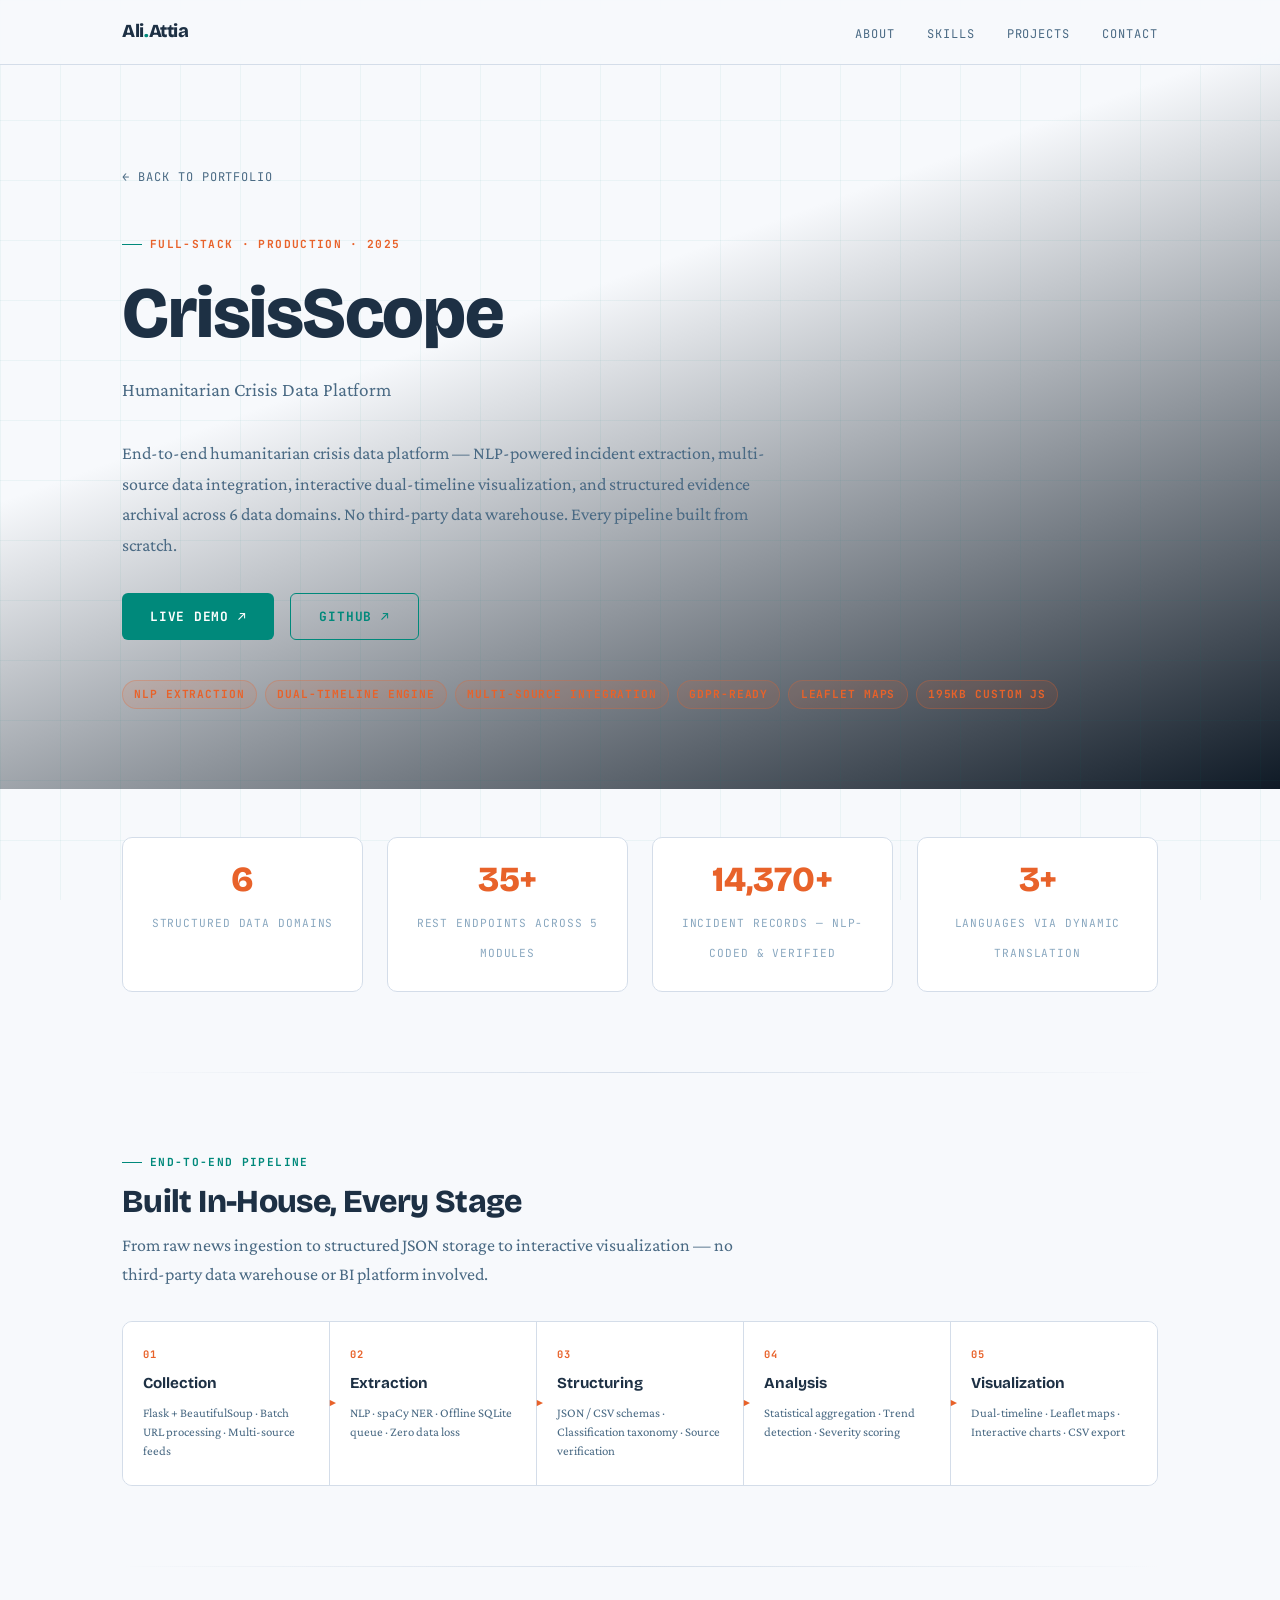
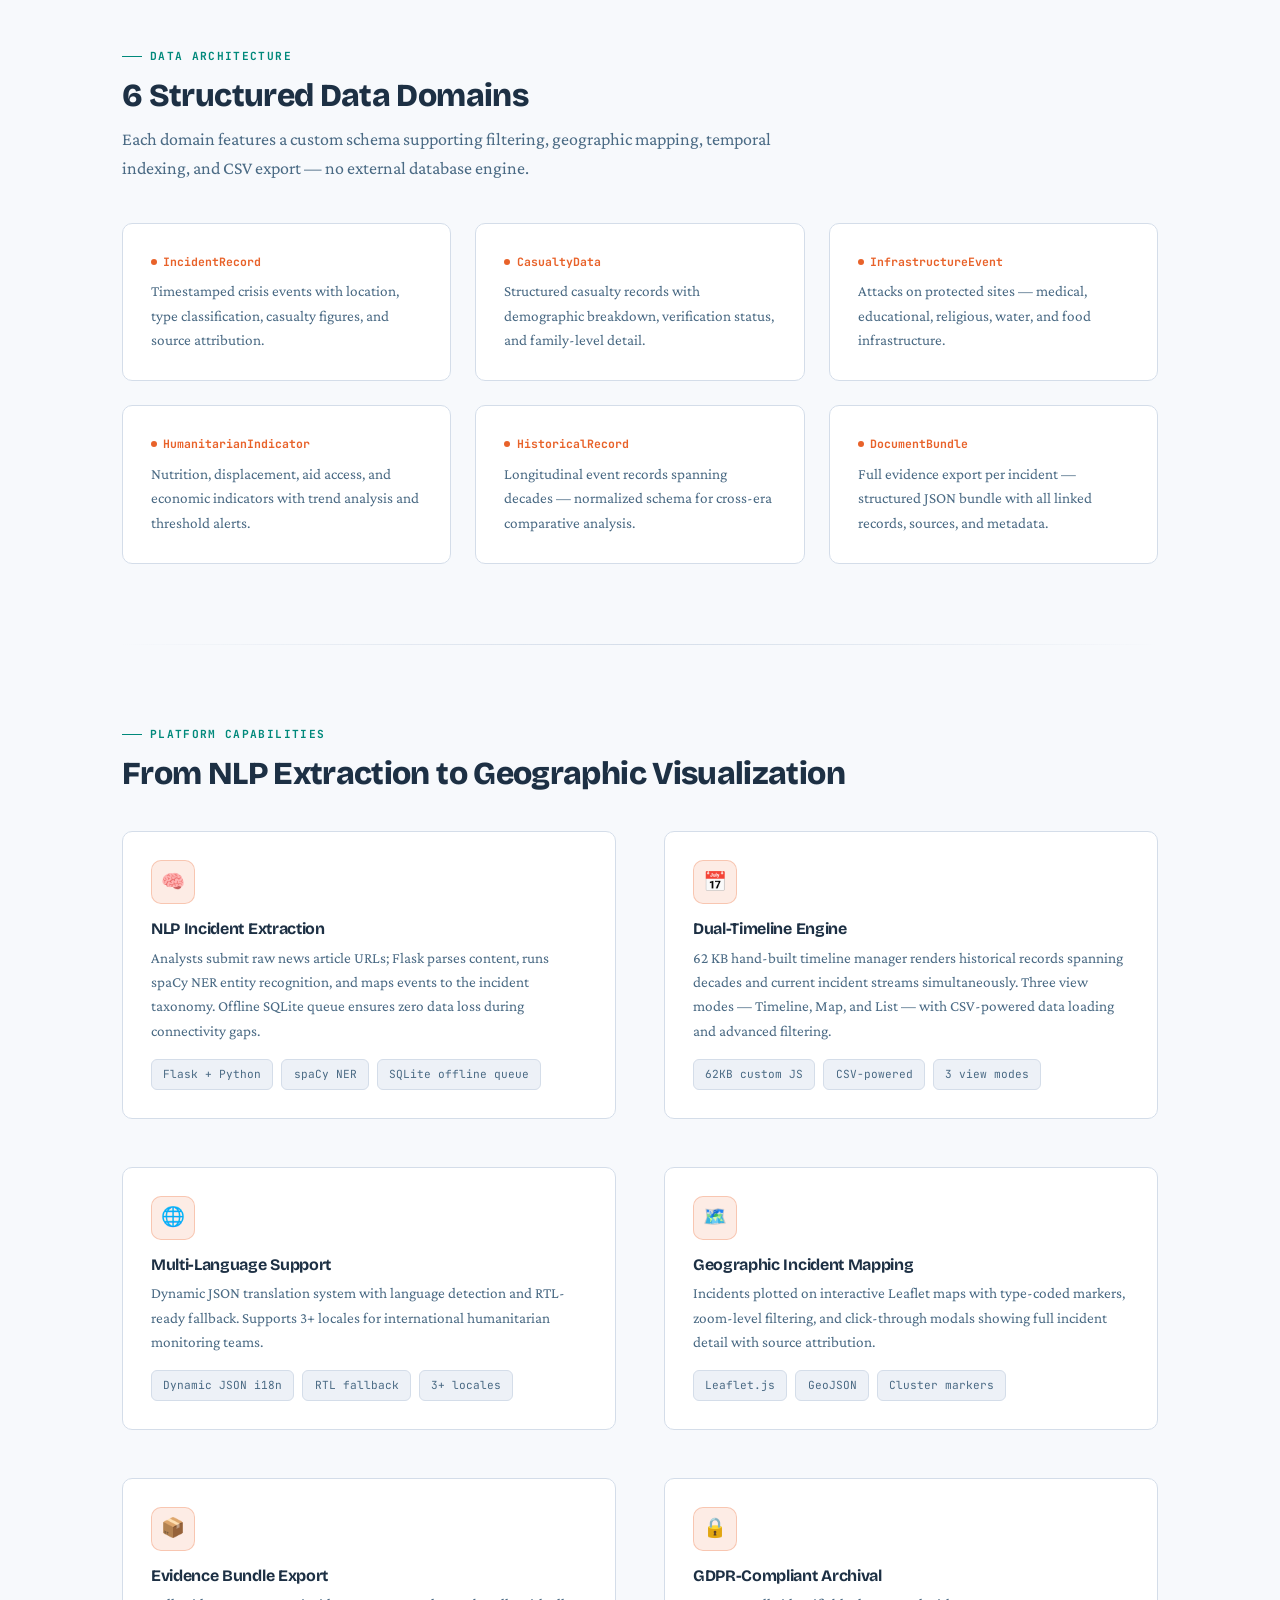
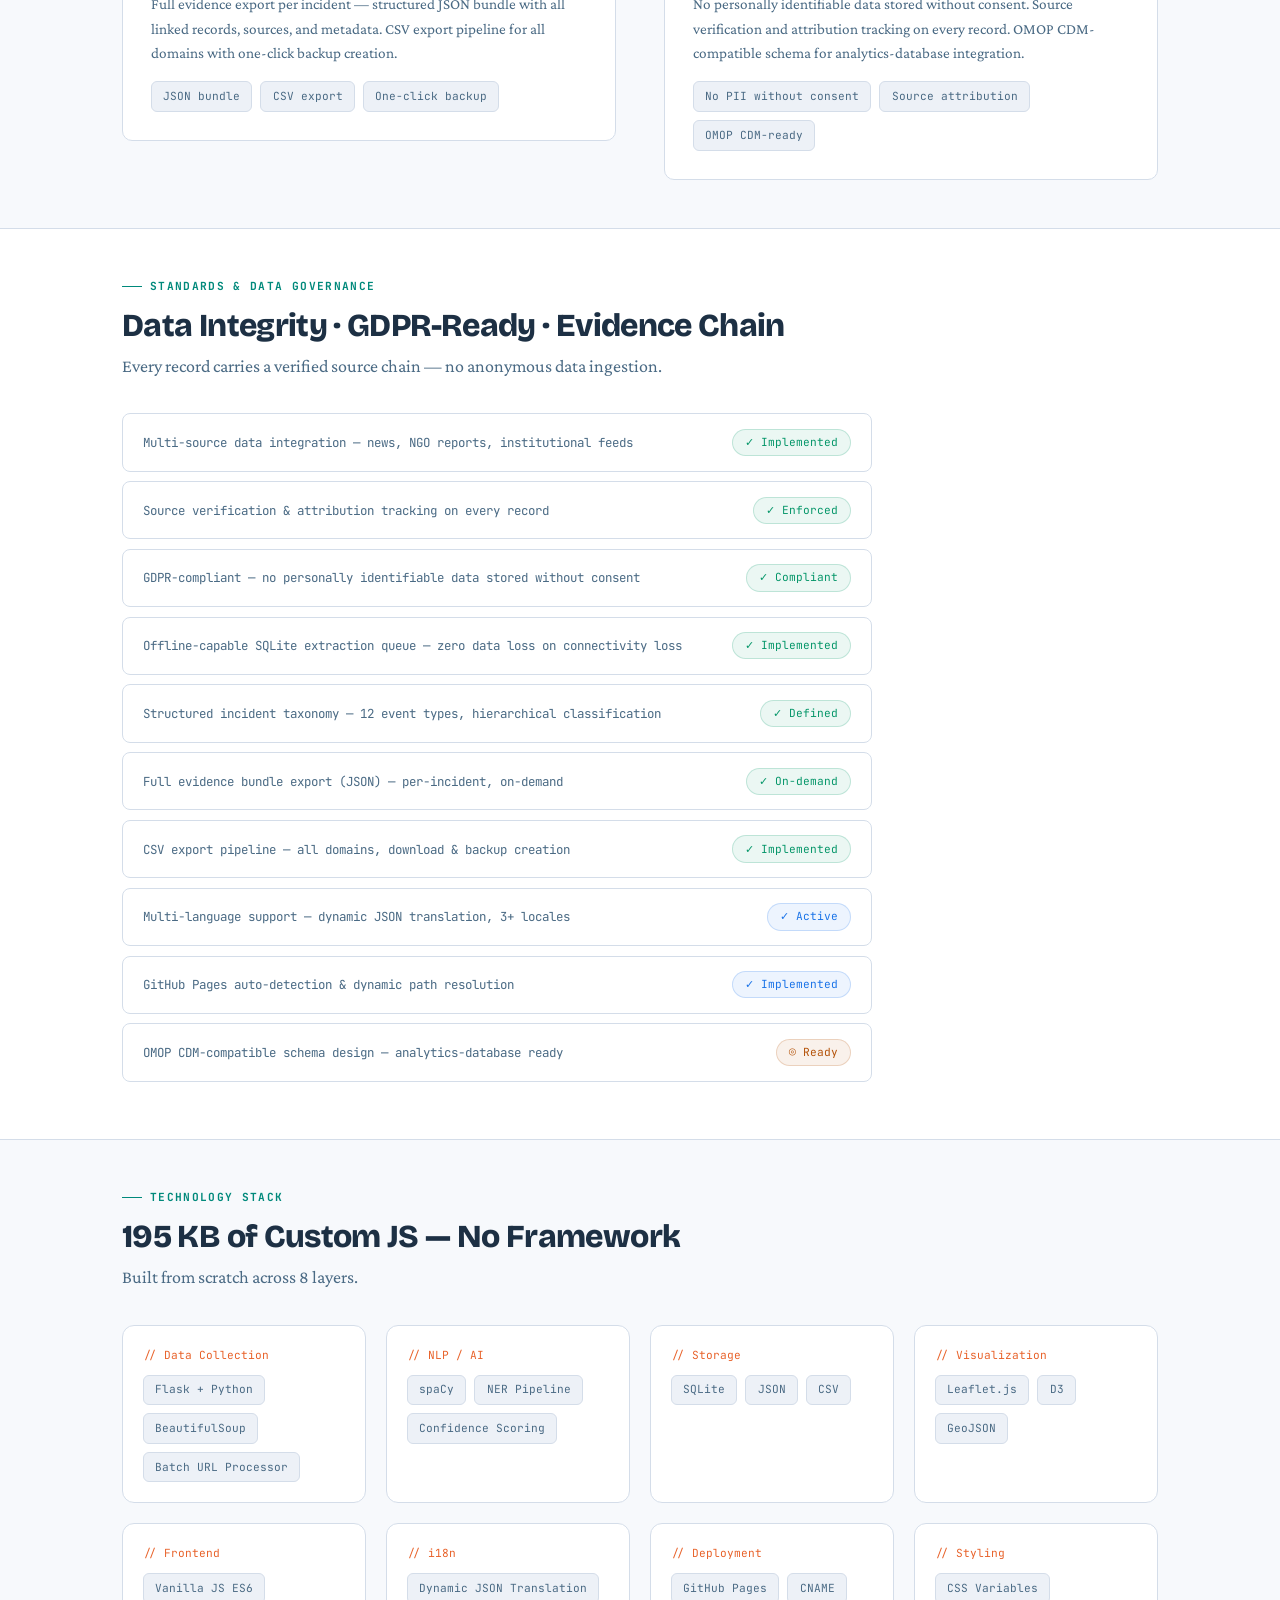
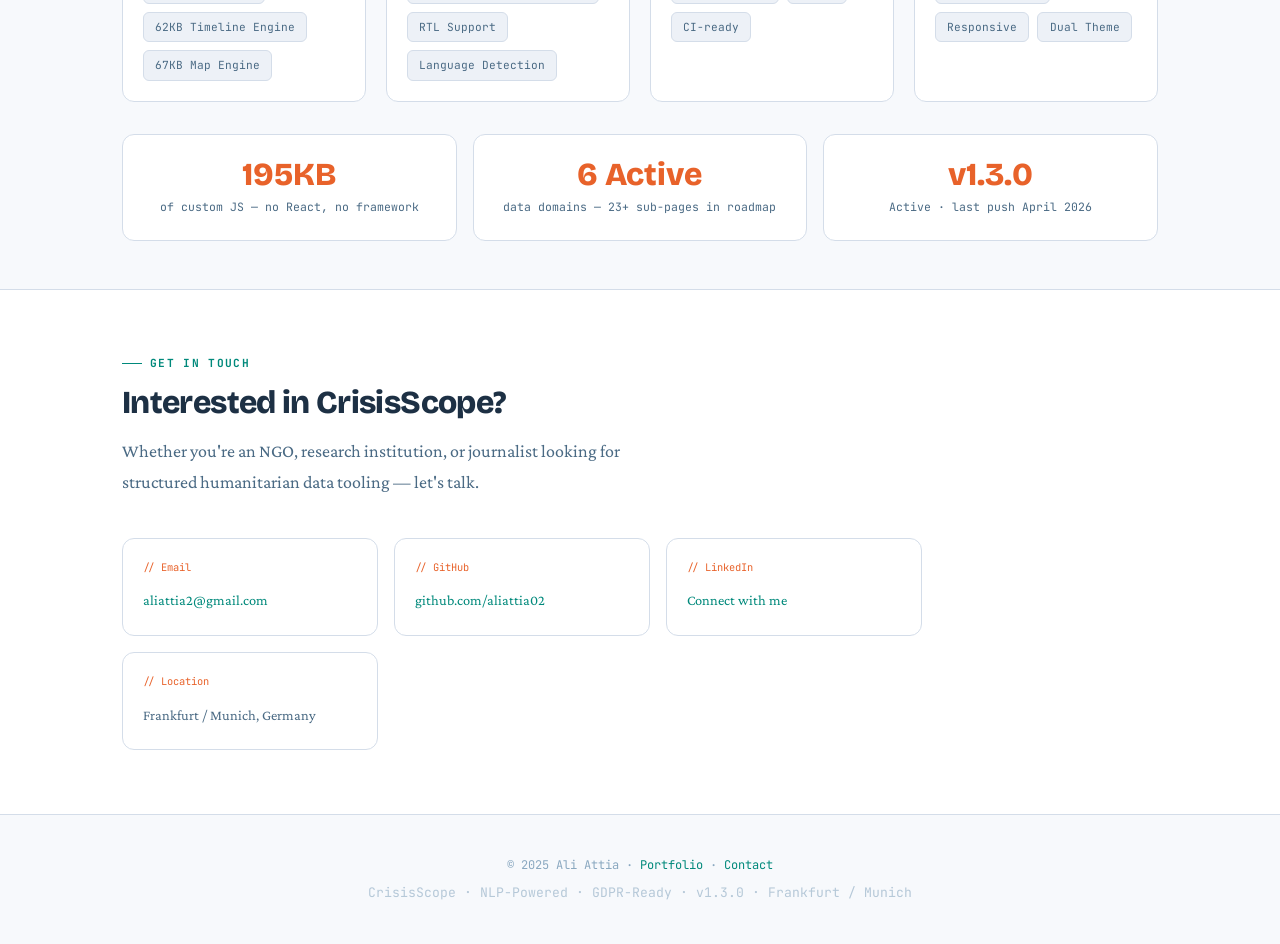
==== commit 1d70376e: "Update crisis.html" ====
--- a/crisis.html
+++ b/crisis.html
@@ -8,11 +8,18 @@
   <link rel="stylesheet" href="style.css" />
   <style>
     /* ── CrisisScope accent colour ── */
-    :root { --crisis: #e8622a; --crisis-dim: rgba(232,98,42,.12); --crisis-border: rgba(232,98,42,.28); }
-
-    .proj-hero { background: linear-gradient(160deg, #0f1f2e 0%, #07090f 100%); }
-
-    /* pipeline strip */
+    :root {
+      --crisis:        #e8622a;
+      --crisis-dim:    rgba(232,98,42,.12);
+      --crisis-border: rgba(232,98,42,.28);
+    }
+
+    /* Hero gradient — dark cinematic backdrop */
+    .proj-hero {
+      background: linear-gradient(160deg, var(--bg) 40%, #0f1a26 100%);
+    }
+
+    /* ── Pipeline strip ── */
     .pipeline-grid {
       display: flex;
       border: 1px solid var(--border);
@@ -24,23 +31,31 @@
       padding: 1.5rem 1.25rem;
       border-right: 1px solid var(--border);
       position: relative;
-    }
+      background: var(--bg-2);
+      transition: background .25s;
+    }
+    .pipeline-step:hover { background: var(--bg-3); }
     .pipeline-step:last-child { border-right: none; }
     .pipeline-num {
       font-family: var(--font-mono);
       font-size: .65rem;
       color: var(--crisis);
+      font-weight: 700;
+      letter-spacing: .1em;
       margin-bottom: .5rem;
     }
     .pipeline-title {
+      font-family: var(--font-head);
       font-size: .95rem;
       font-weight: 700;
       margin: 0 0 .4rem;
+      color: var(--white);
     }
     .pipeline-sub {
-      font-size: .75rem;
+      font-size: .8rem;
       color: var(--text-2);
       line-height: 1.5;
+      font-family: var(--font-body);
     }
     .pipeline-arrow {
       position: absolute;
@@ -52,26 +67,24 @@
       z-index: 2;
     }
 
-    /* compliance rows */
+    /* ── Compliance rows ── */
     .compliance-row {
       display: flex;
       align-items: center;
       justify-content: space-between;
-      padding: .85rem 1.25rem;
-      background: var(--bg);
+      padding: .9rem 1.25rem;
+      background: var(--bg-2);
       border: 1px solid var(--border);
       border-radius: 8px;
       margin-bottom: .6rem;
-      box-shadow: 0 1px 4px rgba(0,0,0,.05);
-    }
+      transition: border-color .2s;
+    }
+    .compliance-row:hover { border-color: var(--border-2); }
     .compliance-label {
       font-family: var(--font-mono);
       font-size: .78rem;
       color: var(--text-2);
     }
-    .badge-green  { color:#059669; background:rgba(5,150,105,.08);  border:1px solid rgba(5,150,105,.2); }
-    .badge-blue   { color:#1a73e8; background:rgba(26,115,232,.08); border:1px solid rgba(26,115,232,.2); }
-    .badge-amber  { color:#b45309; background:rgba(180,83,9,.08);   border:1px solid rgba(180,83,9,.2);  }
     .compliance-badge {
       font-family: var(--font-mono);
       font-size: .7rem;
@@ -81,11 +94,14 @@
       margin-left: 1rem;
       flex-shrink: 0;
     }
-
-    /* tech highlight trio */
+    .badge-green { color:#059669; background:rgba(5,150,105,.08);  border:1px solid rgba(5,150,105,.2); }
+    .badge-blue  { color:#1a73e8; background:rgba(26,115,232,.08); border:1px solid rgba(26,115,232,.2); }
+    .badge-amber { color:#b45309; background:rgba(180,83,9,.08);   border:1px solid rgba(180,83,9,.2);  }
+
+    /* ── Tech trio ── */
     .tech-trio {
       display: grid;
-      grid-template-columns: repeat(3,1fr);
+      grid-template-columns: repeat(3, 1fr);
       gap: 1rem;
       margin-top: 2rem;
     }
@@ -94,14 +110,20 @@
       padding: 1.5rem 1rem;
     }
     .tech-trio-num {
+      font-family: var(--font-head);
       font-size: 2rem;
       font-weight: 800;
       line-height: 1;
       margin-bottom: .35rem;
-    }
-    .tech-trio-label { font-size: .8rem; color: var(--text-2); }
-
-    /* domain tag pill */
+      color: var(--crisis);
+    }
+    .tech-trio-label {
+      font-family: var(--font-mono);
+      font-size: .72rem;
+      color: var(--text-2);
+    }
+
+    /* ── Domain tag pill ── */
     .domain-tag {
       font-family: var(--font-mono);
       font-size: .72rem;
@@ -119,6 +141,14 @@
       flex-shrink: 0;
     }
 
+    /* ── Crisis tag variant ── */
+    .tag-crisis {
+      background: var(--crisis-dim);
+      color: var(--crisis);
+      border: 1px solid var(--crisis-border);
+    }
+
+    /* ── Responsive overrides ── */
     @media (max-width: 768px) {
       .pipeline-grid { flex-direction: column; }
       .pipeline-step { border-right: none; border-bottom: 1px solid var(--border); }
@@ -150,29 +180,28 @@
       <div class="label" style="margin-bottom:1.25rem; color:var(--crisis);">
         Full-Stack · Production · 2025
       </div>
-      <h1 class="fade-up" style="color:#fff;">CrisisScope</h1>
-      <p class="lead fade-up-2" style="color:rgba(255,255,255,.8);">
-        Humanitarian Crisis Data Platform
-      </p>
-      <p class="fade-up-3" style="color:rgba(255,255,255,.65); max-width:680px; line-height:1.7; margin-bottom:2rem;">
+
+      <h1 class="fade-up">CrisisScope</h1>
+      <p class="lead fade-up-2">Humanitarian Crisis Data Platform</p>
+      <p class="fade-up-3" style="color:var(--text-2); max-width:680px; line-height:1.7; margin-bottom:2rem;">
         End-to-end humanitarian crisis data platform — NLP-powered incident extraction,
         multi-source data integration, interactive dual-timeline visualization, and structured
-        evidence archival across 6 data domains. No third-party data warehouse. Every pipeline
-        built from scratch.
+        evidence archival across 6 data domains. No third-party data warehouse.
+        Every pipeline built from scratch.
       </p>
 
       <div class="proj-links fade-up-4">
-        <a href="#" class="btn btn-primary">Live Demo ↗</a>
-        <a href="https://github.com/aliattia2" target="_blank" rel="noopener" class="btn btn-outline">GitHub ↗</a>
+        <a href="https://aliattia02.github.io/Portfolio/crisis" target="_blank" rel="noopener" class="btn btn-primary">Live Demo ↗</a>
+        <a href="https://github.com/aliattia02" target="_blank" rel="noopener" class="btn btn-outline">GitHub ↗</a>
       </div>
 
       <div class="chips fade-up-4" style="margin-top:1.5rem;">
-        <span class="tag" style="background:var(--crisis-dim); color:var(--crisis); border:1px solid var(--crisis-border);">NLP Extraction</span>
-        <span class="tag" style="background:var(--crisis-dim); color:var(--crisis); border:1px solid var(--crisis-border);">Dual-Timeline Engine</span>
-        <span class="tag" style="background:var(--crisis-dim); color:var(--crisis); border:1px solid var(--crisis-border);">Multi-source Integration</span>
-        <span class="tag" style="background:var(--crisis-dim); color:var(--crisis); border:1px solid var(--crisis-border);">GDPR-Ready</span>
-        <span class="tag" style="background:var(--crisis-dim); color:var(--crisis); border:1px solid var(--crisis-border);">14,370+ Records</span>
-        <span class="tag" style="background:var(--crisis-dim); color:var(--crisis); border:1px solid var(--crisis-border);">Leaflet Maps</span>
+        <span class="tag tag-crisis">NLP Extraction</span>
+        <span class="tag tag-crisis">Dual-Timeline Engine</span>
+        <span class="tag tag-crisis">Multi-source Integration</span>
+        <span class="tag tag-crisis">GDPR-Ready</span>
+        <span class="tag tag-crisis">Leaflet Maps</span>
+        <span class="tag tag-crisis">195KB Custom JS</span>
       </div>
     </div>
   </section>
@@ -183,7 +212,7 @@
       <div class="stat-grid">
         <div class="stat-block">
           <span class="stat-num" style="color:var(--crisis);">6</span>
-          <span class="stat-label">Structured Data Domains Implemented</span>
+          <span class="stat-label">Structured Data Domains</span>
         </div>
         <div class="stat-block">
           <span class="stat-num" style="color:var(--crisis);">35+</span>
@@ -261,27 +290,27 @@
 
       <div class="feature-grid">
         <div class="feature-card">
-          <div class="domain-tag"><div class="domain-dot"></div> IncidentRecord</div>
+          <div class="domain-tag"><div class="domain-dot"></div>IncidentRecord</div>
           <p>Timestamped crisis events with location, type classification, casualty figures, and source attribution.</p>
         </div>
         <div class="feature-card">
-          <div class="domain-tag"><div class="domain-dot"></div> CasualtyData</div>
+          <div class="domain-tag"><div class="domain-dot"></div>CasualtyData</div>
           <p>Structured casualty records with demographic breakdown, verification status, and family-level detail.</p>
         </div>
         <div class="feature-card">
-          <div class="domain-tag"><div class="domain-dot"></div> InfrastructureEvent</div>
+          <div class="domain-tag"><div class="domain-dot"></div>InfrastructureEvent</div>
           <p>Attacks on protected sites — medical, educational, religious, water, and food infrastructure.</p>
         </div>
         <div class="feature-card">
-          <div class="domain-tag"><div class="domain-dot"></div> HumanitarianIndicator</div>
+          <div class="domain-tag"><div class="domain-dot"></div>HumanitarianIndicator</div>
           <p>Nutrition, displacement, aid access, and economic indicators with trend analysis and threshold alerts.</p>
         </div>
         <div class="feature-card">
-          <div class="domain-tag"><div class="domain-dot"></div> HistoricalRecord</div>
+          <div class="domain-tag"><div class="domain-dot"></div>HistoricalRecord</div>
           <p>Longitudinal event records spanning decades — normalized schema for cross-era comparative analysis.</p>
         </div>
         <div class="feature-card">
-          <div class="domain-tag"><div class="domain-dot"></div> DocumentBundle</div>
+          <div class="domain-tag"><div class="domain-dot"></div>DocumentBundle</div>
           <p>Full evidence export per incident — structured JSON bundle with all linked records, sources, and metadata.</p>
         </div>
       </div>
@@ -296,22 +325,25 @@
       <div class="label" style="margin-bottom:.75rem;">Platform Capabilities</div>
       <h2 style="font-size:2rem; margin-bottom:2.5rem;">From NLP Extraction to Geographic Visualization</h2>
 
-      <!-- NLP + Timeline side-by-side -->
-      <div class="two-col" style="gap:3rem; margin-bottom:4rem; align-items:flex-start;">
-        <div class="feature-card" style="flex:1;">
-          <div class="feature-icon">🧠</div>
+      <!-- NLP + Timeline -->
+      <div class="two-col" style="gap:3rem; margin-bottom:3rem; align-items:flex-start;">
+        <div class="feature-card">
+          <div class="feature-icon" style="background:var(--crisis-dim); border-color:var(--crisis-border);">🧠</div>
           <h4>NLP Incident Extraction</h4>
-          <p>Analysts submit raw news article URLs; Flask parses content, runs spaCy NER entity recognition, and maps events to the incident taxonomy. Offline SQLite queue ensures zero data loss during connectivity gaps.</p>
+          <p>Analysts submit raw news article URLs; Flask parses content, runs spaCy NER entity recognition,
+          and maps events to the incident taxonomy. Offline SQLite queue ensures zero data loss during connectivity gaps.</p>
           <div class="chips" style="margin-top:1rem;">
             <span class="chip">Flask + Python</span>
             <span class="chip">spaCy NER</span>
             <span class="chip">SQLite offline queue</span>
           </div>
         </div>
-        <div class="feature-card" style="flex:1;">
-          <div class="feature-icon">📅</div>
+        <div class="feature-card">
+          <div class="feature-icon" style="background:var(--crisis-dim); border-color:var(--crisis-border);">📅</div>
           <h4>Dual-Timeline Engine</h4>
-          <p>62 KB hand-built timeline manager renders historical records spanning decades and current incident streams simultaneously. Three view modes — Timeline, Map, and List — with CSV-powered data loading and advanced filtering.</p>
+          <p>62 KB hand-built timeline manager renders historical records spanning decades and current incident
+          streams simultaneously. Three view modes — Timeline, Map, and List — with CSV-powered data loading
+          and advanced filtering.</p>
           <div class="chips" style="margin-top:1rem;">
             <span class="chip">62KB custom JS</span>
             <span class="chip">CSV-powered</span>
@@ -320,22 +352,24 @@
         </div>
       </div>
 
-      <!-- Maps + i18n side-by-side -->
-      <div class="two-col reverse" style="gap:3rem; margin-bottom:4rem; align-items:flex-start;">
-        <div class="feature-card" style="flex:1;">
-          <div class="feature-icon">🗺️</div>
+      <!-- Maps + i18n -->
+      <div class="two-col reverse" style="gap:3rem; margin-bottom:3rem; align-items:flex-start;">
+        <div class="feature-card">
+          <div class="feature-icon" style="background:var(--crisis-dim); border-color:var(--crisis-border);">🗺️</div>
           <h4>Geographic Incident Mapping</h4>
-          <p>Incidents plotted on interactive Leaflet maps with type-coded markers, zoom-level filtering, and click-through modals showing full incident detail with source attribution.</p>
+          <p>Incidents plotted on interactive Leaflet maps with type-coded markers, zoom-level filtering,
+          and click-through modals showing full incident detail with source attribution.</p>
           <div class="chips" style="margin-top:1rem;">
             <span class="chip">Leaflet.js</span>
             <span class="chip">GeoJSON</span>
             <span class="chip">Cluster markers</span>
           </div>
         </div>
-        <div class="feature-card" style="flex:1;">
-          <div class="feature-icon">🌐</div>
+        <div class="feature-card">
+          <div class="feature-icon" style="background:var(--crisis-dim); border-color:var(--crisis-border);">🌐</div>
           <h4>Multi-Language Support</h4>
-          <p>Dynamic JSON translation system with language detection and RTL-ready fallback. Supports 3+ locales for international humanitarian monitoring teams.</p>
+          <p>Dynamic JSON translation system with language detection and RTL-ready fallback.
+          Supports 3+ locales for international humanitarian monitoring teams.</p>
           <div class="chips" style="margin-top:1rem;">
             <span class="chip">Dynamic JSON i18n</span>
             <span class="chip">RTL fallback</span>
@@ -344,22 +378,24 @@
         </div>
       </div>
 
-      <!-- Export + GDPR side-by-side -->
+      <!-- Export + GDPR -->
       <div class="two-col" style="gap:3rem; align-items:flex-start;">
-        <div class="feature-card" style="flex:1;">
-          <div class="feature-icon">📦</div>
+        <div class="feature-card">
+          <div class="feature-icon" style="background:var(--crisis-dim); border-color:var(--crisis-border);">📦</div>
           <h4>Evidence Bundle Export</h4>
-          <p>Full evidence export per incident — structured JSON bundle with all linked records, sources, and metadata. CSV export pipeline for all domains with one-click backup creation.</p>
+          <p>Full evidence export per incident — structured JSON bundle with all linked records, sources, and metadata.
+          CSV export pipeline for all domains with one-click backup creation.</p>
           <div class="chips" style="margin-top:1rem;">
             <span class="chip">JSON bundle</span>
             <span class="chip">CSV export</span>
             <span class="chip">One-click backup</span>
           </div>
         </div>
-        <div class="feature-card" style="flex:1;">
-          <div class="feature-icon">🔒</div>
+        <div class="feature-card">
+          <div class="feature-icon" style="background:var(--crisis-dim); border-color:var(--crisis-border);">🔒</div>
           <h4>GDPR-Compliant Archival</h4>
-          <p>No personally identifiable data stored without consent. Source verification and attribution tracking on every record. OMOP CDM-compatible schema for analytics-database integration.</p>
+          <p>No personally identifiable data stored without consent. Source verification and attribution
+          tracking on every record. OMOP CDM-compatible schema for analytics-database integration.</p>
           <div class="chips" style="margin-top:1rem;">
             <span class="chip">No PII without consent</span>
             <span class="chip">Source attribution</span>
@@ -464,18 +500,17 @@
         </div>
       </div>
 
-      <!-- trio highlights -->
       <div class="tech-trio">
         <div class="card tech-trio-card">
-          <div class="tech-trio-num" style="color:var(--crisis);">195KB</div>
+          <div class="tech-trio-num">195KB</div>
           <div class="tech-trio-label">of custom JS — no React, no framework</div>
         </div>
         <div class="card tech-trio-card">
-          <div class="tech-trio-num" style="color:var(--crisis);">6 Active</div>
+          <div class="tech-trio-num">6 Active</div>
           <div class="tech-trio-label">data domains — 23+ sub-pages in roadmap</div>
         </div>
         <div class="card tech-trio-card">
-          <div class="tech-trio-num" style="color:var(--crisis);">v1.3.0</div>
+          <div class="tech-trio-num">v1.3.0</div>
           <div class="tech-trio-label">Active · last push April 2026</div>
         </div>
       </div>
@@ -495,15 +530,15 @@
       <div style="display:grid; grid-template-columns:repeat(auto-fit,minmax(200px,1fr)); gap:1rem; max-width:800px;">
         <div class="card" style="padding:1.25rem;">
           <div style="font-family:var(--font-mono); font-size:.65rem; color:var(--crisis); margin-bottom:.5rem;">// Email</div>
-          <a href="mailto:aliattia2@gmail.com" style="font-size:.9rem;">aliattia2@gmail.com</a>
+          <a href="mailto:aliattia2@gmail.com" style="font-size:.9rem; color:var(--teal);">aliattia2@gmail.com</a>
         </div>
         <div class="card" style="padding:1.25rem;">
           <div style="font-family:var(--font-mono); font-size:.65rem; color:var(--crisis); margin-bottom:.5rem;">// GitHub</div>
-          <a href="https://github.com/aliattia02" target="_blank" rel="noopener" style="font-size:.9rem;">github.com/aliattia02</a>
+          <a href="https://github.com/aliattia02" target="_blank" rel="noopener" style="font-size:.9rem; color:var(--teal);">github.com/aliattia02</a>
         </div>
         <div class="card" style="padding:1.25rem;">
           <div style="font-family:var(--font-mono); font-size:.65rem; color:var(--crisis); margin-bottom:.5rem;">// LinkedIn</div>
-          <a href="https://www.linkedin.com/in/ali-attia-74748bb4/" target="_blank" rel="noopener" style="font-size:.9rem;">Connect with me</a>
+          <a href="https://www.linkedin.com/in/ali-attia-74748bb4/" target="_blank" rel="noopener" style="font-size:.9rem; color:var(--teal);">Connect with me</a>
         </div>
         <div class="card" style="padding:1.25rem;">
           <div style="font-family:var(--font-mono); font-size:.65rem; color:var(--crisis); margin-bottom:.5rem;">// Location</div>
@@ -516,7 +551,7 @@
   <footer>
     <div class="container">
       <p>© 2025 Ali Attia · <a href="index.html">Portfolio</a> · <a href="mailto:aliattia2@gmail.com">Contact</a></p>
-      <p style="margin-top:.4rem; font-size:.82rem; opacity:.6;">CrisisScope · NLP-Powered · GDPR-Ready · v1.3.0 · Frankfurt / Munich, Germany</p>
+      <p style="margin-top:.4rem; font-size:.82rem; opacity:.6;">CrisisScope · NLP-Powered · GDPR-Ready · v1.3.0 · Frankfurt / Munich</p>
     </div>
   </footer>
 
